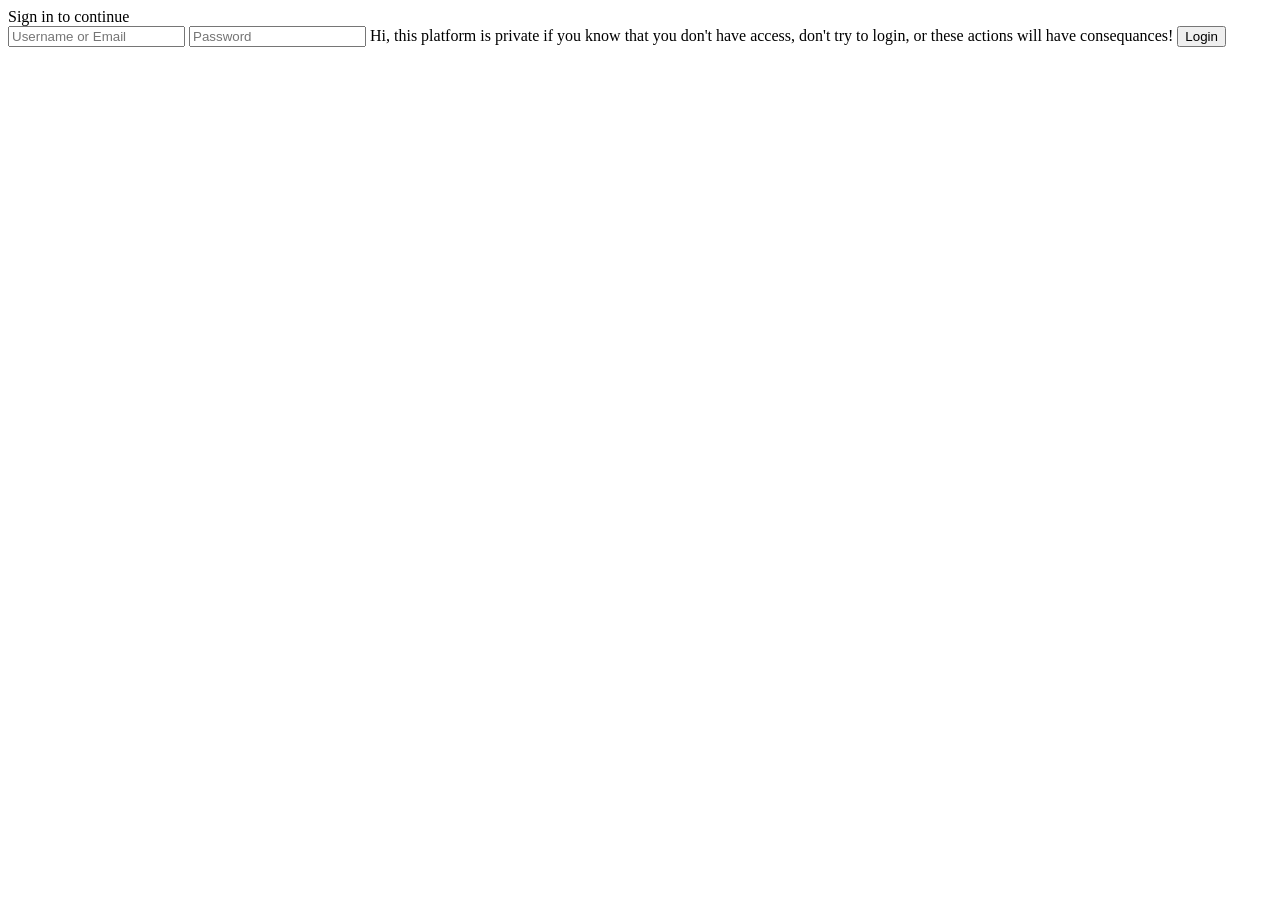
==== index.html @ 44d2c700 "add index.html" ====
<!DOCTYPE html>
<html lang="en">
  <head>
    <meta charset="UTF-8" />
    <meta name="viewport" content="width=device-width, initial-scale=1.0" />
    <link rel="stylesheet" href="./css/login.css" />
    <link rel="icon" href="./assest/icon.png" />
    <title>Login</title>
  </head>
  <body>
    <form id="loginForm">
      <p2>Sign in to continue</p2><br />
      <input
        type="text"
        id="identifier"
        placeholder="Username or Email"
        required
      />
      <input type="password" id="password" placeholder="Password" required />
      <p2>
        Hi, this platform is private if you know that you don't have access,
        don't try to login, or these actions will have consequances!</p2
      >
      <button type="submit">Login</button>
      <script type="module" src="./js/pages/login.js"></script>
    </form>
  </body>
</html>
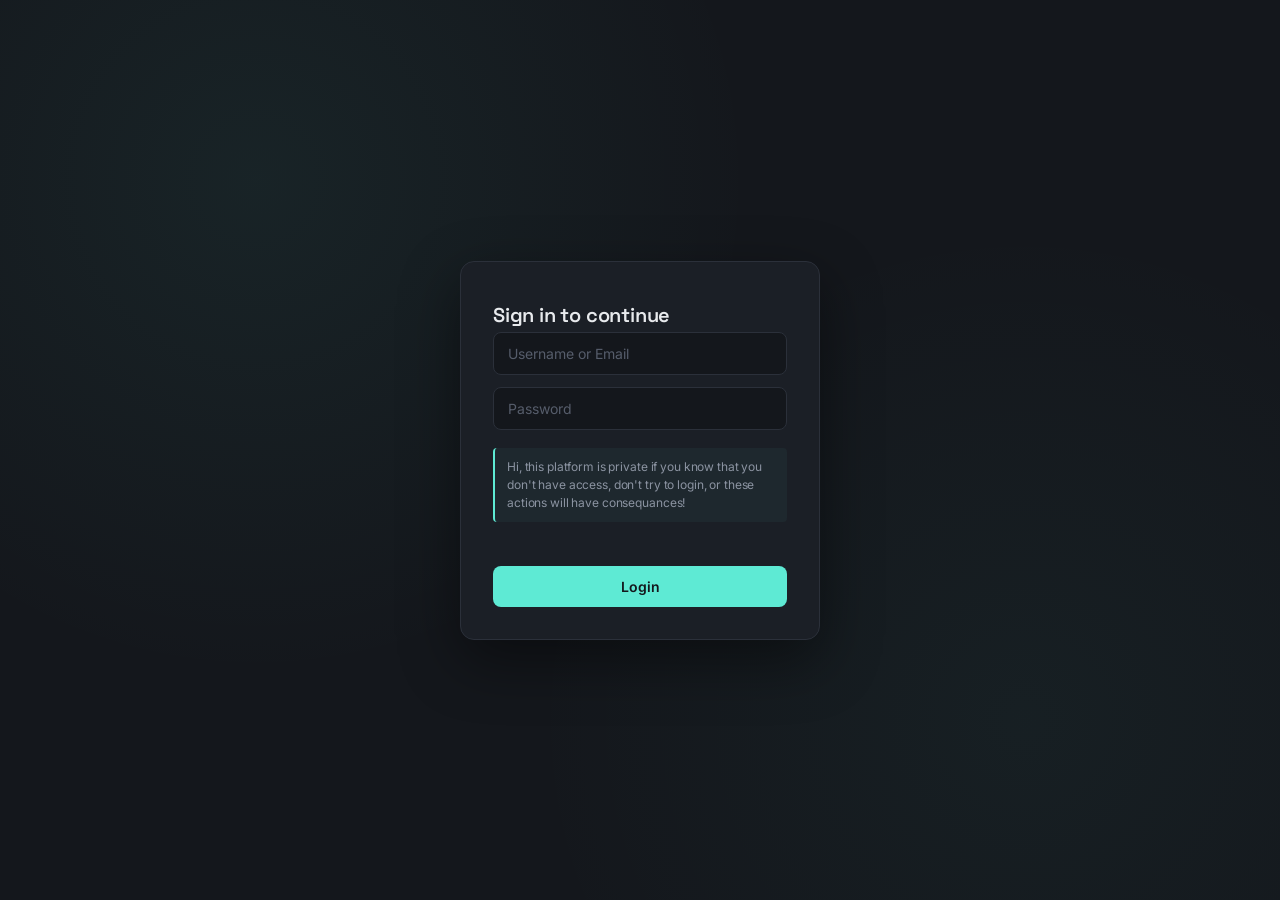
==== commit ad0b098a: "update index" ====
--- a/index.html
+++ b/index.html
@@ -22,7 +22,7 @@
         don't try to login, or these actions will have consequances!</p2
       >
       <button type="submit">Login</button>
-      <script type="module" src="./js/pages/login.js"></script>
+      <script type="module" src="./js/main.js"></script>
     </form>
   </body>
 </html>
--- a/css/login.css
+++ b/css/login.css
@@ -0,0 +1,133 @@
+/* Login — CSS
+   Palette: ink #14171C, panel #1B1F26, line #2B303A, text #E8EAED,
+            muted #8B93A1, accent #5EEAD4
+   Type: 'Space Grotesk' for the heading, 'Inter' for body/inputs
+*/
+
+@import url('https://fonts.googleapis.com/css2?family=Space+Grotesk:wght@500;600&family=Inter:wght@400;500;600&display=swap');
+
+* {
+  box-sizing: border-box;
+}
+
+body {
+  margin: 0;
+  min-height: 100vh;
+  display: flex;
+  align-items: center;
+  justify-content: center;
+  background: #14171c;
+  background-image: radial-gradient(
+      circle at 20% 20%,
+      rgba(94, 234, 212, 0.06),
+      transparent 40%
+    ),
+    radial-gradient(
+      circle at 80% 80%,
+      rgba(94, 234, 212, 0.04),
+      transparent 40%
+    );
+  font-family: 'Inter', -apple-system, BlinkMacSystemFont, sans-serif;
+  padding: 24px;
+}
+
+#loginForm {
+  width: 100%;
+  max-width: 360px;
+  background: #1b1f26;
+  border: 1px solid #2b303a;
+  border-radius: 14px;
+  padding: 40px 32px 32px;
+  display: flex;
+  flex-direction: column;
+  box-shadow: 0 20px 60px rgba(0, 0, 0, 0.45);
+}
+
+#loginForm p2 {
+  display: block;
+  font-family: 'Space Grotesk', sans-serif;
+  font-weight: 600;
+  font-size: 20px;
+  letter-spacing: -0.01em;
+  color: #e8eaed;
+  margin-bottom: 4px;
+}
+
+/* the second p2 is the warning notice — style it distinctly, as a caption */
+#loginForm p2:last-of-type {
+  font-family: 'Inter', sans-serif;
+  font-weight: 400;
+  font-size: 12px;
+  line-height: 1.5;
+  color: #8b93a1;
+  background: rgba(94, 234, 212, 0.04);
+  border-left: 2px solid #5eead4;
+  padding: 10px 12px;
+  border-radius: 4px;
+  margin: 18px 0 22px;
+}
+
+#loginForm br {
+  display: none; /* spacing handled by margins instead */
+}
+
+#loginForm input {
+  width: 100%;
+  padding: 12px 14px;
+  margin-top: 12px;
+  background: #14171c;
+  border: 1px solid #2b303a;
+  border-radius: 8px;
+  color: #e8eaed;
+  font-family: 'Inter', sans-serif;
+  font-size: 14px;
+  outline: none;
+  transition: border-color 0.15s ease, box-shadow 0.15s ease;
+}
+
+#loginForm input::placeholder {
+  color: #565d6b;
+}
+
+#loginForm input:focus {
+  border-color: #5eead4;
+  box-shadow: 0 0 0 3px rgba(94, 234, 212, 0.15);
+}
+
+#loginForm input:first-of-type {
+  margin-top: 0;
+}
+
+#loginForm button {
+  margin-top: 22px;
+  padding: 12px 14px;
+  background: #5eead4;
+  color: #14171c;
+  border: none;
+  border-radius: 8px;
+  font-family: 'Inter', sans-serif;
+  font-weight: 600;
+  font-size: 14px;
+  cursor: pointer;
+  transition: transform 0.1s ease, background 0.15s ease;
+}
+
+#loginForm button:hover {
+  background: #7ff2df;
+}
+
+#loginForm button:active {
+  transform: scale(0.98);
+}
+
+#loginForm button:focus-visible,
+#loginForm input:focus-visible {
+  outline: 2px solid #5eead4;
+  outline-offset: 2px;
+}
+
+@media (prefers-reduced-motion: reduce) {
+  #loginForm button {
+    transition: none;
+  }
+}
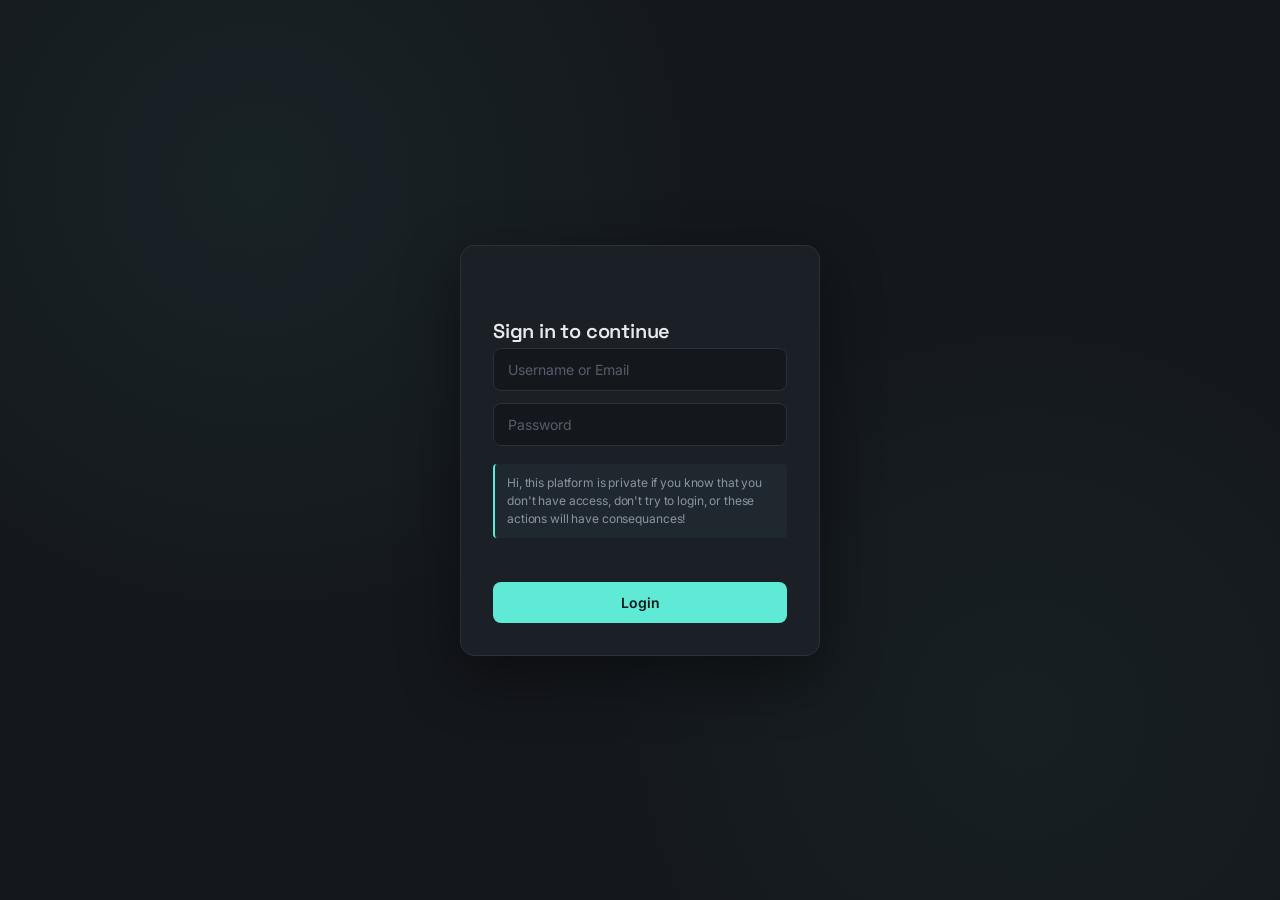
==== commit 3fa22796: "add login err" ====
--- a/index.html
+++ b/index.html
@@ -9,7 +9,8 @@
   </head>
   <body>
     <form id="loginForm">
-      <p2>Sign in to continue</p2><br />
+      <p id="errorMsg" class="error"></p>
+      <p2> Sign in to continue</p2><br />
       <input
         type="text"
         id="identifier"
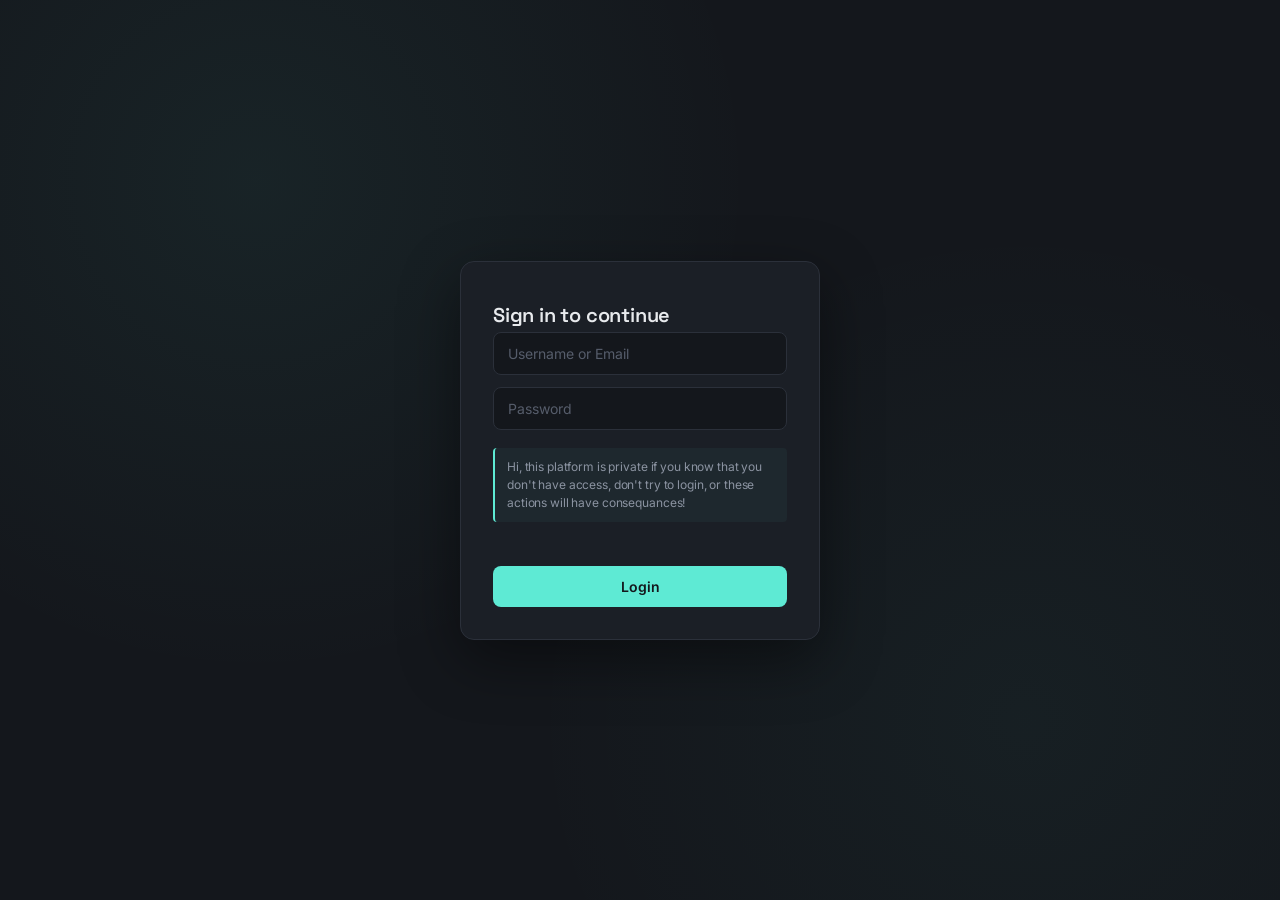
==== commit c4cb02a6: "fix path" ====
--- a/index.html
+++ b/index.html
@@ -23,7 +23,7 @@
         don't try to login, or these actions will have consequances!</p2
       >
       <button type="submit">Login</button>
-      <script type="module" src="./js/main.js"></script>
     </form>
+    <script type="module" src="./js/main.js"></script>
   </body>
 </html>
--- a/css/login.css
+++ b/css/login.css
@@ -42,7 +42,20 @@
   flex-direction: column;
   box-shadow: 0 20px 60px rgba(0, 0, 0, 0.45);
 }
+.error {
+  color: white;
+  background-color: red;
+  border-radius: 6px;
+  padding: 10px 14px;
+  margin-bottom: 16px;
+  font-size: 13px;
+  text-align: center;
+  display: none; /* hidden by default */
+}
 
+.error:not(:empty) {
+  display: block; /* shows automatically once JS puts text in it */
+}   
 #loginForm p2 {
   display: block;
   font-family: 'Space Grotesk', sans-serif;
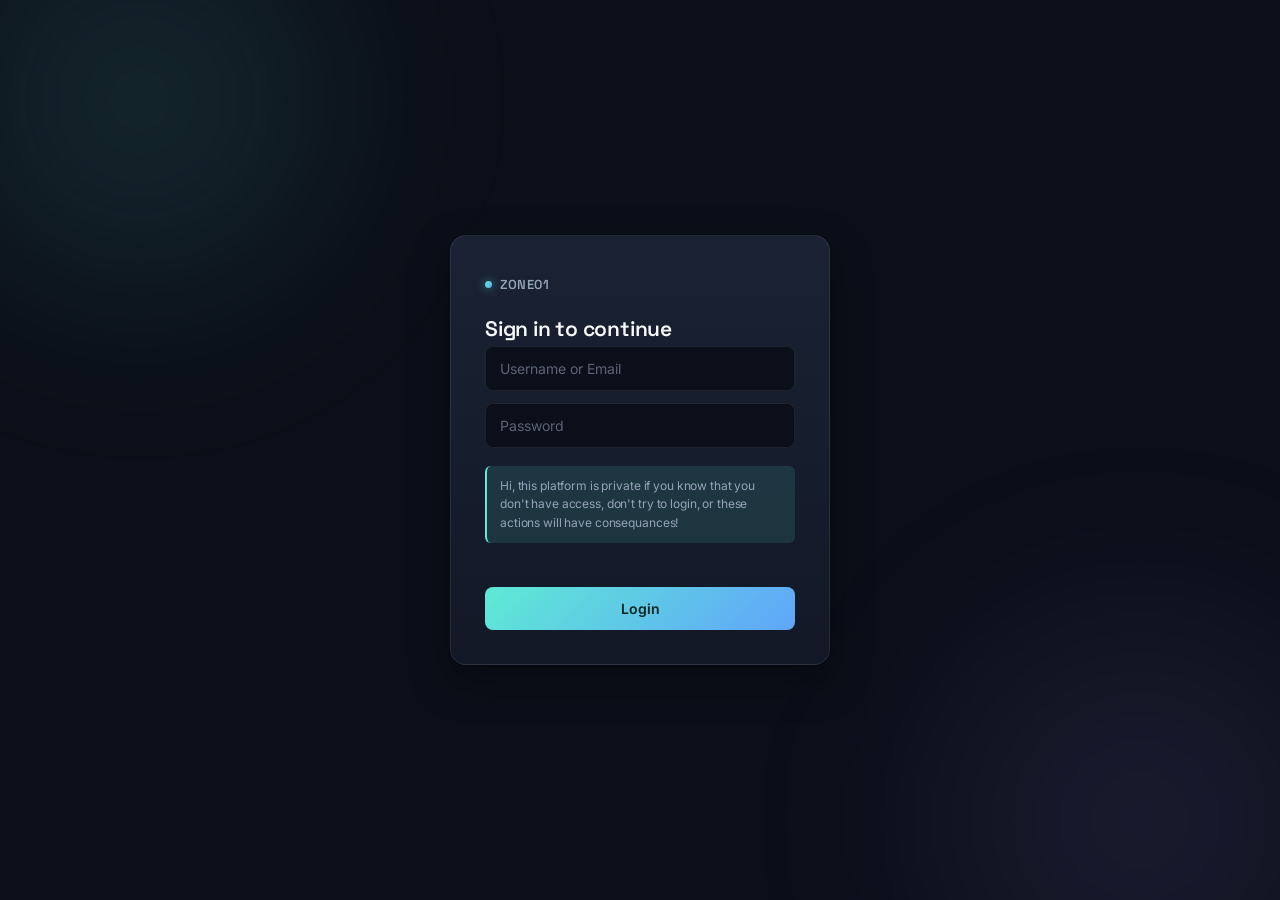
==== commit abc2de6d: "refactor" ====
--- a/index.html
+++ b/index.html
@@ -8,9 +8,17 @@
     <title>Login</title>
   </head>
   <body>
+    <div class="bg-glow bg-glow--one"></div>
+    <div class="bg-glow bg-glow--two"></div>
+
     <form id="loginForm">
+      <div class="brand-mark">
+        <span class="brand-mark__dot"></span>
+        Zone01
+      </div>
+
       <p id="errorMsg" class="error"></p>
-      <p2> Sign in to continue</p2><br />
+      <p2>Sign in to continue</p2><br />
       <input
         type="text"
         id="identifier"
--- a/css/login.css
+++ b/css/login.css
@@ -1,146 +1,173 @@
-/* Login — CSS
-   Palette: ink #14171C, panel #1B1F26, line #2B303A, text #E8EAED,
-            muted #8B93A1, accent #5EEAD4
-   Type: 'Space Grotesk' for the heading, 'Inter' for body/inputs
-*/
-
-@import url('https://fonts.googleapis.com/css2?family=Space+Grotesk:wght@500;600&family=Inter:wght@400;500;600&display=swap');
-
-* {
-  box-sizing: border-box;
-}
+@import url('./variables.css');
 
 body {
-  margin: 0;
   min-height: 100vh;
   display: flex;
   align-items: center;
   justify-content: center;
-  background: #14171c;
-  background-image: radial-gradient(
-      circle at 20% 20%,
-      rgba(94, 234, 212, 0.06),
-      transparent 40%
-    ),
-    radial-gradient(
-      circle at 80% 80%,
-      rgba(94, 234, 212, 0.04),
-      transparent 40%
-    );
-  font-family: 'Inter', -apple-system, BlinkMacSystemFont, sans-serif;
   padding: 24px;
+  position: relative;
+  overflow: hidden;
 }
 
+/* ---------- Form shell ---------- */
+
 #loginForm {
+  position: relative;
+  z-index: 1;
   width: 100%;
-  max-width: 360px;
-  background: #1b1f26;
-  border: 1px solid #2b303a;
-  border-radius: 14px;
-  padding: 40px 32px 32px;
+  max-width: 380px;
+  background: linear-gradient(180deg, var(--card), var(--surface));
+  border: 1px solid var(--border);
+  border-radius: var(--radius-lg);
+  padding: 40px 34px 34px;
   display: flex;
   flex-direction: column;
-  box-shadow: 0 20px 60px rgba(0, 0, 0, 0.45);
+  box-shadow: var(--shadow-card);
+  animation: fadeInUp 0.5s var(--ease-out) both;
 }
+
+.brand-mark {
+  display: flex;
+  align-items: center;
+  gap: 8px;
+  font-family: var(--font-display);
+  font-weight: 600;
+  font-size: 13px;
+  letter-spacing: 0.04em;
+  text-transform: uppercase;
+  color: var(--muted);
+  margin-bottom: 22px;
+}
+
+.brand-mark__dot {
+  width: 7px;
+  height: 7px;
+  border-radius: 50%;
+  background: var(--grad-primary);
+  box-shadow: 0 0 10px rgba(94, 234, 212, 0.6);
+}
+
+/* ---------- Alert ---------- */
+
 .error {
-  color: white;
-  background-color: red;
-  border-radius: 6px;
+  color: #fecaca;
+  background: rgba(239, 68, 68, 0.12);
+  border: 1px solid rgba(239, 68, 68, 0.35);
+  border-radius: var(--radius-sm);
   padding: 10px 14px;
-  margin-bottom: 16px;
+  margin: 0 0 16px;
   font-size: 13px;
+  line-height: 1.4;
   text-align: center;
-  display: none; /* hidden by default */
+  display: none;
+  animation: fadeIn var(--dur-base) var(--ease-out);
 }
 
 .error:not(:empty) {
-  display: block; /* shows automatically once JS puts text in it */
-}   
+  display: block;
+}
+
+/* ---------- Copy ---------- */
+
 #loginForm p2 {
   display: block;
-  font-family: 'Space Grotesk', sans-serif;
+  font-family: var(--font-display);
   font-weight: 600;
-  font-size: 20px;
+  font-size: 21px;
   letter-spacing: -0.01em;
-  color: #e8eaed;
+  color: var(--text);
   margin-bottom: 4px;
 }
 
-/* the second p2 is the warning notice — style it distinctly, as a caption */
 #loginForm p2:last-of-type {
-  font-family: 'Inter', sans-serif;
+  font-family: var(--font-body);
   font-weight: 400;
   font-size: 12px;
-  line-height: 1.5;
-  color: #8b93a1;
-  background: rgba(94, 234, 212, 0.04);
-  border-left: 2px solid #5eead4;
-  padding: 10px 12px;
-  border-radius: 4px;
+  line-height: 1.55;
+  color: var(--muted);
+  background: var(--primary-soft);
+  border-left: 2px solid var(--primary);
+  padding: 11px 13px;
+  border-radius: 6px;
   margin: 18px 0 22px;
 }
 
 #loginForm br {
-  display: none; /* spacing handled by margins instead */
+  display: none;
 }
+
+/* ---------- Inputs ---------- */
 
 #loginForm input {
   width: 100%;
-  padding: 12px 14px;
+  padding: 13px 14px;
   margin-top: 12px;
-  background: #14171c;
-  border: 1px solid #2b303a;
-  border-radius: 8px;
-  color: #e8eaed;
-  font-family: 'Inter', sans-serif;
+  background: var(--bg);
+  border: 1px solid var(--border);
+  border-radius: var(--radius-sm);
+  color: var(--text);
+  font-family: var(--font-body);
   font-size: 14px;
   outline: none;
-  transition: border-color 0.15s ease, box-shadow 0.15s ease;
+  transition: border-color var(--dur-fast) var(--ease-out),
+    box-shadow var(--dur-fast) var(--ease-out),
+    background var(--dur-fast) var(--ease-out);
 }
 
 #loginForm input::placeholder {
-  color: #565d6b;
+  color: var(--muted-dim);
+}
+
+#loginForm input:hover {
+  border-color: var(--border-strong);
 }
 
 #loginForm input:focus {
-  border-color: #5eead4;
-  box-shadow: 0 0 0 3px rgba(94, 234, 212, 0.15);
+  border-color: var(--primary);
+  box-shadow: 0 0 0 3px var(--primary-soft);
+  background: rgba(255, 255, 255, 0.02);
 }
 
 #loginForm input:first-of-type {
   margin-top: 0;
 }
 
+/* ---------- Button ---------- */
+
 #loginForm button {
   margin-top: 22px;
-  padding: 12px 14px;
-  background: #5eead4;
-  color: #14171c;
+  padding: 13px 14px;
+  background: var(--grad-primary);
+  color: #06251f;
   border: none;
-  border-radius: 8px;
-  font-family: 'Inter', sans-serif;
+  border-radius: var(--radius-sm);
+  font-family: var(--font-body);
   font-weight: 600;
   font-size: 14px;
   cursor: pointer;
-  transition: transform 0.1s ease, background 0.15s ease;
+  transition: transform var(--dur-fast) var(--ease-out),
+    box-shadow var(--dur-fast) var(--ease-out), filter var(--dur-fast) var(--ease-out);
 }
 
 #loginForm button:hover {
-  background: #7ff2df;
+  filter: brightness(1.06);
+  box-shadow: 0 8px 24px rgba(94, 234, 212, 0.25);
+  transform: translateY(-1px);
 }
 
 #loginForm button:active {
-  transform: scale(0.98);
+  transform: translateY(0) scale(0.98);
 }
 
 #loginForm button:focus-visible,
 #loginForm input:focus-visible {
-  outline: 2px solid #5eead4;
+  outline: 2px solid var(--primary);
   outline-offset: 2px;
 }
 
-@media (prefers-reduced-motion: reduce) {
-  #loginForm button {
-    transition: none;
+@media (max-width: 420px) {
+  #loginForm {
+    padding: 32px 24px 28px;
   }
 }
